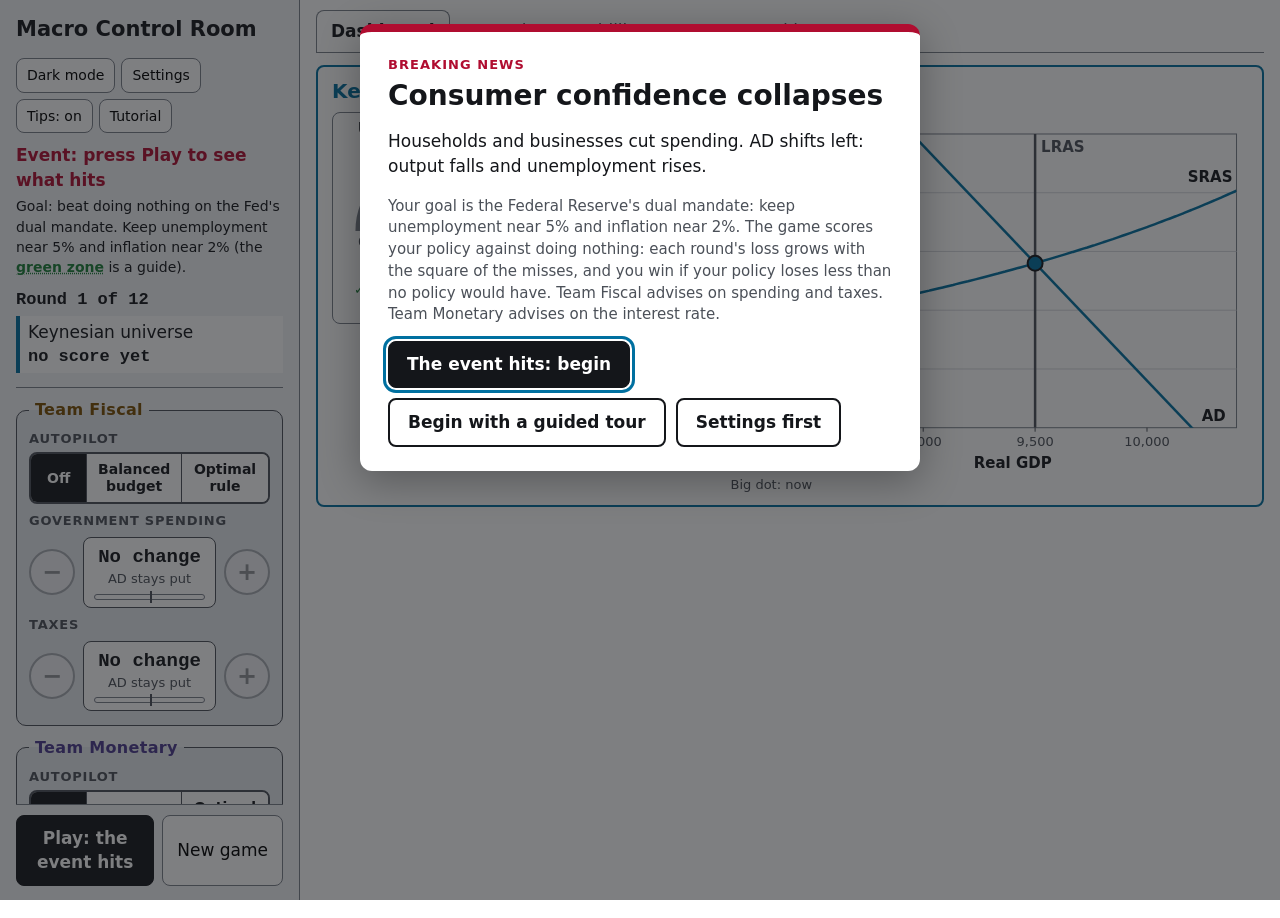
==== index.html @ 81182523 "Macro Control Room: classroom macroeconomic policy game Moved from the ECON 202 course site (apps/po" ====
<!doctype html>
<html lang="en">
  <head>
    <meta charset="utf-8" />
    <meta name="viewport" content="width=device-width, initial-scale=1" />
    <title>Macro Control Room</title>
    <link rel="stylesheet" href="tokens.css" />
    <link rel="stylesheet" href="app.css" />
    <link rel="stylesheet" href="tips.css" />
    <link rel="stylesheet" href="settings.css" />
    <link rel="stylesheet" href="dashboard.css" />
    <link rel="stylesheet" href="charts.css" />
  </head>
  <body>
    <div class="app">
      <aside class="sidebar" aria-label="Game controls">
        <div class="side-top">
          <div class="title-row">
            <h1>Macro Control Room</h1>
            <div class="title-buttons">
              <button type="button" id="theme-toggle" class="settings-btn" aria-pressed="false" data-tip="theme">Dark mode</button>
              <button type="button" id="open-settings" class="settings-btn" aria-haspopup="dialog" data-tip="settings">Settings</button>
              <button type="button" id="tips-toggle" class="settings-btn" aria-pressed="true" data-tip="tipsToggle">Tips: on</button>
              <button type="button" id="open-tour" class="settings-btn" data-tip="tutorial">Tutorial</button>
            </div>
          </div>
          <div class="mission">
            <p id="event-line" class="event-line" data-tip="event"></p>
            <p class="mission-line" data-tip="mission">Goal: get unemployment and inflation into the <span class="zone-word" data-tip="greenZone">green zone</span> and keep them there.</p>
            <p id="round-status" class="round-status" data-tip="round"></p>
            <div id="scores" class="scores" data-tip="stars"></div>
            <p id="limit-note" class="limit-note" data-tip="atLimit" hidden></p>
            <p id="predict-score" class="predict-score" data-tip="predictScore" hidden></p>
          </div>
        </div>

        <section id="controls" class="side-controls" aria-label="Your policy"></section>
      </aside>

      <main id="main" class="main">
        <div class="tabs" role="tablist" aria-label="Views">
          <button type="button" role="tab" id="tab-dashboard" data-tip="tabDashboard" aria-controls="panel-dashboard" aria-selected="true">Dashboard</button>
          <button type="button" role="tab" id="tab-time" data-tip="tabTime" aria-controls="panel-time" aria-selected="false" tabindex="-1">Over time</button>
          <button type="button" role="tab" id="tab-phillips" data-tip="tabPhillips" aria-controls="panel-phillips" aria-selected="false" tabindex="-1">Phillips curve</button>
          <button type="button" role="tab" id="tab-log" data-tip="tabLog" aria-controls="panel-log" aria-selected="false" tabindex="-1">Round log</button>
          <button type="button" role="tab" id="tab-results" data-tip="tabResults" aria-controls="panel-results" aria-selected="false" tabindex="-1" hidden>Results</button>
        </div>

        <section id="panel-dashboard" class="tab-panel" role="tabpanel" aria-labelledby="tab-dashboard">
          <section id="predict" class="predict" aria-labelledby="predict-heading" hidden>
            <h2 id="predict-heading" data-tip="predict">Predict next round</h2>
            <div id="predict-grid" class="predict-grid"></div>
            <p id="predict-result" class="predict-result" role="status" aria-live="polite"></p>
          </section>
          <div class="universes">
            <section id="universe-a" class="universe" data-slot="a" aria-labelledby="name-a">
              <h2 id="name-a" class="universe-name" data-tip="universeA">Universe A</h2>
              <div id="gauges-a" class="gauges"></div>
              <div id="adas-a" class="adas"></div>
            </section>
            <section id="universe-b" class="universe" data-slot="b" aria-labelledby="name-b">
              <h2 id="name-b" class="universe-name" data-tip="universeB">Universe B</h2>
              <div id="gauges-b" class="gauges"></div>
              <div id="adas-b" class="adas"></div>
            </section>
          </div>
        </section>

        <section id="panel-time" class="tab-panel" role="tabpanel" aria-labelledby="tab-time" hidden>
          <div id="charts"></div>
        </section>

        <section id="panel-phillips" class="tab-panel" role="tabpanel" aria-labelledby="tab-phillips" hidden>
          <div id="phillips"></div>
        </section>

        <section id="panel-log" class="tab-panel" role="tabpanel" aria-labelledby="tab-log" hidden>
          <div id="log"></div>
        </section>

        <section id="panel-results" class="tab-panel" role="tabpanel" aria-labelledby="tab-results" hidden>
          <div id="end"></div>
        </section>
      </main>
    </div>

    <dialog id="event-dialog" class="event-dialog" aria-labelledby="event-headline">
      <p class="event-kicker">Breaking news</p>
      <h2 id="event-headline"></h2>
      <p id="event-what"></p>
      <p class="event-mission">Your goal: get unemployment and inflation back into the green zone
        (unemployment 4.5% to 5.5%, inflation 1% to 3%) and hold them there until the last round.
        Team Fiscal advises on spending and taxes. Team Monetary advises on the interest rate.</p>
      <div class="event-actions">
        <button type="button" id="event-begin" class="primary-btn">The event hits: begin</button>
        <button type="button" id="event-tour" class="secondary-btn">Begin with a guided tour</button>
        <button type="button" id="event-settings" class="secondary-btn" data-tip="settings">Settings first</button>
      </div>
    </dialog>

    <dialog id="settings-dialog" class="settings-dialog" aria-labelledby="settings-heading">
      <section id="settings">
        <div class="dialog-head">
          <h2 id="settings-heading">Settings</h2>
          <div class="dialog-head-actions">
            <button type="button" id="unlock-settings" class="secondary-btn" hidden data-tip-text="Settings are locked during a game so its results always match one set of rules. This ends the current game and starts a new one, so you can change them.">Start a new game to change settings</button>
            <button type="button" id="close-settings" class="close-btn">Done</button>
          </div>
        </div>
      </section>
    </dialog>

    <p id="live" class="visually-hidden" role="status" aria-live="polite"></p>

    <script src="engine.js"></script>
    <script src="scales.js"></script>
    <script src="tips.js"></script>
    <script src="optimal.js"></script>
    <script src="settings.js"></script>
    <script src="gauges.js"></script>
    <script src="adas.js"></script>
    <script src="charts.js"></script>
    <script src="log.js"></script>
    <script src="ui.js"></script>
    <script src="tour.js"></script>
  </body>
</html>
---- tokens.css ----
/*
 * Macro Control Room: design tokens, light and dark.
 *
 * Theme: <html data-theme="light"> or "dark" forces one; with no data-theme
 * the viewer's system setting decides. Every color in the app comes from
 * here, and SVG drawings use these through CSS (fill: var(--...)), so a theme
 * change needs no redraw. Contrast, checked 2026-10-28: text 4.5:1 or more on
 * its background (most 7:1+), borders, tracks and chart lines 3:1 or more.
 */
:root {
  --bg: #ffffff;
  --panel: #f3f4f6;
  --card: #ffffff;
  --ink: #14161a;
  --muted: #4b5058;
  --rule: #7a808a;        /* control borders: 3:1+ on bg and panel */
  --grid: #d6d9de;        /* decorative gridlines only, never the only cue */
  --accent: #b00d30;
  --focus: #0070a0;
  --u-a: #0070a0;
  --u-b: #007a58;
  --u-a-soft: #cfe6f2;
  --u-b-soft: #cdeee1;
  --potential: #4b5058;
  --up: #0b6b2b;          /* moves that push AD right */
  --down: #a50d2d;        /* moves that pull AD left */
  --zone: #1a7f37;        /* green zone ink */
  --zone-fill: #d9f2e2;   /* green zone band */
  --tip-bg: #14161a;
  --tip-ink: #ffffff;
  --backdrop: rgba(20, 22, 26, 0.55);
  --team-fiscal: #7a4e00;
  --team-monetary: #4b3a8f;

  /* The policy console (style B). */
  --con-bg: #e6e9ee;
  --con-border: #4b5058;
  --con-ink: #14161a;
  --con-sub: #4b5058;
  --con-knob: #ffffff;
  --con-knob-ink: #14161a;
  --con-ind: #ffffff;
  --con-readout: #14161a;
  --con-up: #0b6b2b;
  --con-down: #a50d2d;
  --con-track: #7a808a;
  --con-go: #14161a;
  --con-go-ink: #ffffff;

  --font-sans: system-ui, -apple-system, 'Segoe UI', Roboto, sans-serif;
  --font-mono: ui-monospace, 'SF Mono', Menlo, Consolas, monospace;
  --size-body: 17px;
  --size-small: 14px;
  --radius: 8px;
  --gap: 16px;
  color-scheme: light;
}

/* Dark: forced, or from the system setting when no theme is forced. */
:root[data-theme="dark"] {
  --bg: #121418;
  --panel: #1b1e24;
  --card: #1b1e24;
  --ink: #eef0f3;
  --muted: #b4bac4;
  --rule: #7d8592;
  --grid: #343a44;
  --accent: #ff8a9a;
  --focus: #5cc0ee;
  --u-a: #5cc0ee;
  --u-b: #45d3a0;
  --u-a-soft: #173847;
  --u-b-soft: #143d2f;
  --potential: #b4bac4;
  --up: #5ee38a;
  --down: #ff8a9a;
  --zone: #5ee38a;
  --zone-fill: #173a24;
  --tip-bg: #eef0f3;
  --tip-ink: #14161a;
  --backdrop: rgba(0, 0, 0, 0.65);
  --team-fiscal: #f2b45a;
  --team-monetary: #b9a8ff;

  --con-bg: #1b1e24;
  --con-border: #8b93a1;
  --con-ink: #ffffff;
  --con-sub: #c9ced6;
  --con-knob: #2a2f38;
  --con-knob-ink: #ffffff;
  --con-ind: #0d0f12;
  --con-readout: #ffd23f;
  --con-up: #5ee38a;
  --con-down: #ff8a9a;
  --con-track: #5b6270;
  --con-go: #ffd23f;
  --con-go-ink: #14161a;
  color-scheme: dark;
}
@media (prefers-color-scheme: dark) {
  :root:not([data-theme="light"]) {
    --bg: #121418;
    --panel: #1b1e24;
    --card: #1b1e24;
    --ink: #eef0f3;
    --muted: #b4bac4;
    --rule: #7d8592;
    --grid: #343a44;
    --accent: #ff8a9a;
    --focus: #5cc0ee;
    --u-a: #5cc0ee;
    --u-b: #45d3a0;
    --u-a-soft: #173847;
    --u-b-soft: #143d2f;
    --potential: #b4bac4;
    --up: #5ee38a;
    --down: #ff8a9a;
    --zone: #5ee38a;
    --zone-fill: #173a24;
    --tip-bg: #eef0f3;
    --tip-ink: #14161a;
    --backdrop: rgba(0, 0, 0, 0.65);
    --team-fiscal: #f2b45a;
    --team-monetary: #b9a8ff;

    --con-bg: #1b1e24;
    --con-border: #8b93a1;
    --con-ink: #ffffff;
    --con-sub: #c9ced6;
    --con-knob: #2a2f38;
    --con-knob-ink: #ffffff;
    --con-ind: #0d0f12;
    --con-readout: #ffd23f;
    --con-up: #5ee38a;
    --con-down: #ff8a9a;
    --con-track: #5b6270;
    --con-go: #ffd23f;
    --con-go-ink: #14161a;
    color-scheme: dark;
  }
}
---- app.css ----
/* Macro Control Room: page layout. Component styles live in settings.css,
   dashboard.css, charts.css and tips.css. */
*, *::before, *::after { box-sizing: border-box; }
html { -webkit-text-size-adjust: 100%; }
body {
  margin: 0;
  background: var(--bg);
  color: var(--ink);
  font-family: var(--font-sans);
  font-size: var(--size-body);
  line-height: 1.45;
}
:focus-visible { outline: 3px solid var(--focus); outline-offset: 2px; }
svg { max-width: 100%; height: auto; display: block; }
button { font: inherit; }
.visually-hidden { position: absolute; width: 1px; height: 1px; overflow: hidden; clip: rect(0 0 0 0); white-space: nowrap; }
.zone-ok { color: var(--zone); }

/* ---- Frame: sidebar plus tabbed main area ---- */
.app {
  display: grid;
  grid-template-columns: 300px minmax(0, 1fr);
  min-height: 100vh;
}
.sidebar {
  background: var(--panel);
  border-right: 1px solid var(--rule);
  padding: 14px 16px;
  position: sticky;
  top: 0;
  height: 100vh;
  overflow-y: auto;
}
.main { padding: 0 16px 24px; min-width: 0; }

.title-row { display: flex; align-items: center; justify-content: space-between; gap: 8px; }
.title-row h1 { margin: 0; font-size: 21px; }
.settings-btn {
  padding: 6px 10px; border-radius: var(--radius); font-size: 14px;
  border: 1px solid var(--rule); background: var(--card); cursor: pointer; white-space: nowrap;
}

.mission { margin-top: 10px; }
.event-line { margin: 0; font-weight: 700; color: var(--accent); }
.mission-line { margin: 4px 0 0; font-size: var(--size-small); }
.zone-word { color: var(--zone); font-weight: 600; text-decoration: underline dotted; }
.round-status { margin: 10px 0 4px; font-family: var(--font-mono); font-weight: 600; }
.scores { display: grid; gap: 4px; }
.score-row { display: flex; flex-wrap: wrap; justify-content: space-between; gap: 0 8px; min-width: 0; padding: 4px 8px; border-left: 4px solid var(--rule); background: var(--card); }
.score-row[data-slot="a"] { border-color: var(--u-a); }
.score-row[data-slot="b"] { border-color: var(--u-b); }
.score-val { font-family: var(--font-mono); font-weight: 600; white-space: nowrap; }
.score-val.won { color: var(--zone); }
.score-val.lost { color: var(--accent); }

.side-controls { margin-top: 14px; border-top: 1px solid var(--rule); padding-top: 10px; }
.team { border: 1px solid var(--rule); border-radius: var(--radius); background: var(--card); margin: 0 0 10px; padding: 6px 12px 8px; }
.team legend { font-weight: 700; padding: 0 4px; }
.team-fiscal legend { color: var(--team-fiscal); }
.team-monetary legend { color: var(--team-monetary); }
.timing { margin: 2px 0 8px; font-size: var(--size-small); color: var(--muted); }
.actions { display: flex; gap: 8px; }
.actions button {
  padding: 10px 14px; border-radius: var(--radius);
  border: 1px solid var(--rule); background: var(--card); cursor: pointer;
}
.actions button.primary { background: var(--ink); color: var(--card); border-color: var(--ink); font-weight: 600; flex: 1; }
.actions button:disabled { opacity: 0.5; cursor: default; }
.primary-btn {
  padding: 10px 18px; border-radius: var(--radius); border: 1px solid var(--ink);
  background: var(--ink); color: var(--card); font-weight: 600; cursor: pointer;
}

/* ---- The policy console (style B), light and dark from tokens ---- */
.side-controls .team { background: var(--con-bg); border: 1px solid var(--con-border); border-radius: 10px; color: var(--con-ink); }
.side-controls .team legend { padding: 0 6px; font-size: 16px; letter-spacing: 0.02em; }
.lever { margin: 8px 0 6px; }
.lever-name { font-size: 13px; font-weight: 700; color: var(--con-sub); text-transform: uppercase; letter-spacing: 0.06em; margin: 0 0 6px; }
.stepper { display: grid; grid-template-columns: 46px minmax(0, 1fr) 46px; gap: 8px; align-items: center; }
.knob {
  width: 46px; height: 46px; border-radius: 50%; border: 2px solid var(--con-border);
  background: var(--con-knob); color: var(--con-knob-ink); font-size: 24px; font-weight: 800; line-height: 1; cursor: pointer; padding: 0;
}
.knob:hover:not(:disabled) { border-width: 3px; }
.knob:disabled { opacity: 0.4; cursor: default; }
.readout { background: var(--con-ind); border: 1px solid var(--con-border); border-radius: 8px; text-align: center; padding: 6px 6px 7px; min-width: 0; }
.readout-big { font-family: var(--font-mono); font-size: 19px; font-weight: 700; color: var(--con-readout); }
.readout-what { font-size: 13px; color: var(--con-sub); line-height: 1.25; }
.readout.up .readout-big { color: var(--con-up); }
.readout.down .readout-big { color: var(--con-down); }
.readout-track { position: relative; height: 6px; margin: 6px 4px 0; background: transparent; border: 1px solid var(--con-track); border-radius: 4px; }
.readout-track::after { content: ''; position: absolute; left: 50%; top: -4px; width: 2px; height: 12px; background: var(--con-sub); }
.readout-track b { position: absolute; top: 0; bottom: 0; border-radius: 3px; }
.readout.up .readout-track b { background: var(--con-up); }
.readout.down .readout-track b { background: var(--con-down); }
.clear-link { display: block; margin: 0 0 8px auto; background: none; border: 0; padding: 2px 0; color: var(--muted); text-decoration: underline; font-size: 14px; cursor: pointer; }
.clear-link[hidden] { display: none; }
.actions button.primary { background: var(--con-go); color: var(--con-go-ink); border-color: var(--con-go); }
.title-buttons { display: flex; gap: 6px; }

/* ---- Tabs ---- */
.tabs {
  display: flex; gap: 4px; overflow-x: auto;
  position: sticky; top: 0; z-index: 2;
  background: var(--card); border-bottom: 1px solid var(--rule);
  padding-top: 10px; margin-bottom: 12px;
}
.tabs [role="tab"] {
  padding: 8px 14px; border: 1px solid transparent; border-bottom: 0;
  border-radius: var(--radius) var(--radius) 0 0;
  background: none; cursor: pointer; white-space: nowrap; color: var(--muted);
}
.tabs [role="tab"][aria-selected="true"] {
  color: var(--ink); font-weight: 600; background: var(--card);
  border-color: var(--rule); margin-bottom: -1px; border-bottom: 1px solid var(--card);
}
.tabs [role="tab"][hidden] { display: none; }

/* ---- Dashboard ---- */
.universes { display: grid; grid-template-columns: 1fr 1fr; gap: var(--gap); }
.universe { border: 2px solid var(--rule); border-radius: var(--radius); padding: 10px 14px; min-width: 0; }
.universe[data-slot="a"] { border-color: var(--u-a); }
.universe[data-slot="b"] { border-color: var(--u-b); }
.universe-name { margin: 0 0 6px; font-size: 20px; }
.universe[data-slot="a"] .universe-name { color: var(--u-a); }
.universe[data-slot="b"] .universe-name { color: var(--u-b); }
.universe-name .score { float: right; font-family: var(--font-mono); font-size: 17px; color: var(--ink); }

/* ---- Event card ---- */
.event-dialog {
  width: min(560px, calc(100vw - 32px)); border: 0; border-radius: 12px; padding: 24px 28px;
  border-top: 8px solid var(--accent); box-shadow: 0 10px 40px rgba(0, 0, 0, 0.3);
}
.event-dialog::backdrop { background: var(--backdrop); }
.event-kicker { margin: 0; text-transform: uppercase; letter-spacing: 0.08em; font-size: 13px; font-weight: 700; color: var(--accent); }
.event-dialog h2 { margin: 4px 0 8px; font-size: 28px; line-height: 1.2; }
.event-mission { color: var(--muted); font-size: 15px; }

/* ---- Settings dialog ---- */
.settings-dialog {
  width: min(1100px, calc(100vw - 32px)); max-height: calc(100vh - 32px);
  border: 1px solid var(--rule); border-radius: var(--radius); padding: 0;
}
.settings-dialog::backdrop { background: var(--backdrop); }
.settings-dialog #settings { padding: 12px 16px 16px; }
.dialog-head {
  display: flex; justify-content: space-between; align-items: center; gap: 12px;
  position: sticky; top: 0; background: var(--card); z-index: 1; padding: 4px 0 8px;
}
.dialog-head h2 { margin: 0; font-size: 20px; }
.close-btn {
  padding: 8px 18px; border-radius: var(--radius); border: 1px solid var(--ink);
  background: var(--ink); color: var(--card); cursor: pointer; font-weight: 600;
}

/* ---- Results ---- */
#end h2 { margin: 0 0 12px; font-size: 24px; }
.result-cards { display: grid; grid-template-columns: 1fr 1fr; gap: var(--gap); max-width: 900px; }
.result-card { border: 2px solid var(--rule); border-radius: var(--radius); padding: 14px 18px; }
.result-card[data-slot="a"] { border-color: var(--u-a); }
.result-card[data-slot="b"] { border-color: var(--u-b); }
.result-card h3 { margin: 0; font-size: 18px; }
.result-card .verdict { margin: 6px 0 2px; font-size: 26px; font-weight: 800; }
.result-card.won .verdict { color: var(--zone); }
.result-card.lost .verdict { color: var(--accent); }
.result-card .why { margin: 0 0 8px; }
.result-card .stars-line { margin: 0 0 6px; font-family: var(--font-mono); font-weight: 600; }
.result-card dl { display: grid; grid-template-columns: auto auto; gap: 2px 12px; margin: 0; font-size: var(--size-small); }
.result-card dd { margin: 0; font-family: var(--font-mono); text-align: right; }
.discuss { max-width: 900px; font-size: 18px; margin: 16px 0; }

/* ---- Narrow screens: the sidebar splits. Title and mission go on top, the
   teams and the Play button become a bar fixed to the bottom of the screen. ---- */
@media (max-width: 1000px) {
  .universes { grid-template-columns: 1fr; }
}
@media (max-width: 800px) {
  .app { display: flex; flex-direction: column; }
  .sidebar { display: contents; }
  .side-top { order: 0; background: var(--panel); border-bottom: 1px solid var(--rule); padding: 12px 16px; }
  .scores { grid-template-columns: minmax(0, 1fr) minmax(0, 1fr); }
  .main { order: 1; padding-bottom: 16px; }
  .side-controls {
    order: 2; position: sticky; bottom: 0; z-index: 3;
    margin: 0; padding: 6px 12px 10px; background: var(--panel);
    border-top: 1px solid var(--rule); box-shadow: 0 -2px 8px rgba(0, 0, 0, 0.08);
    max-height: 55vh; overflow-y: auto;
  }
  .team { margin-bottom: 6px; padding: 2px 10px 6px; }
  .lever label { font-size: 14px; }
  .result-cards { grid-template-columns: 1fr; }
  .tabs { padding-top: 8px; }
  .tabs [role="tab"] { padding: 8px 10px; font-size: 15px; }
}

/* Pin the dialogs near the top: inside a tall Canvas iframe a centered dialog
   would open far below what the viewer can see. */
.event-dialog, .settings-dialog { margin: 24px auto auto; }
.settings-dialog { max-height: min(calc(100vh - 48px), 900px); }
.settings-dialog, .event-dialog { background: var(--card); color: var(--ink); }

/* Title on its own line, its buttons under it, so "Settings (locked)" fits. */
.title-row { flex-wrap: wrap; }
.title-row h1 { flex: 1 1 100%; }
.title-buttons { margin-top: 6px; }
/* Play stays in view at the bottom of the sidebar on a short projector screen. */
@media (min-width: 801px) {
  .side-controls .actions { position: sticky; bottom: -14px; background: var(--panel); padding: 10px 0 14px; margin-top: 4px; border-top: 1px solid var(--rule); }
}

/* ---- Predictions (sized to read from the back of a room) ---- */
.predict { border: 2px solid var(--rule); border-radius: 10px; background: var(--card); padding: 10px 14px 12px; margin-bottom: var(--gap); }
.predict h2 { margin: 0 0 8px; font-size: 19px; }
.predict-grid { display: grid; grid-template-columns: 1fr 1fr; gap: 14px; }
.predict-col { border-left: 5px solid var(--rule); padding-left: 10px; }
.predict-col[data-slot="a"] { border-color: var(--u-a); }
.predict-col[data-slot="b"] { border-color: var(--u-b); }
.predict-name { margin: 0 0 4px; font-size: 16px; }
.predict-col[data-slot="a"] .predict-name { color: var(--u-a); }
.predict-col[data-slot="b"] .predict-name { color: var(--u-b); }
.predict-row { display: grid; grid-template-columns: 116px 1fr; align-items: center; gap: 8px; margin: 4px 0; }
.predict-label { font-size: 16px; font-weight: 600; }
.predict-btns { display: grid; grid-template-columns: repeat(3, 1fr); gap: 6px; }
.predict-btn {
  min-height: 42px; padding: 6px 4px; border-radius: 8px; font-size: 16px; font-weight: 700;
  border: 2px solid var(--rule); background: var(--card); color: var(--ink); cursor: pointer;
}
.predict-btn[aria-pressed="true"] { background: var(--ink); color: var(--bg); border-color: var(--ink); }
.predict-result { margin: 8px 0 0; font-size: 16px; font-weight: 600; min-height: 1.4em; }
.predict-score { margin: 6px 0 0; font-family: var(--font-mono); font-size: 15px; font-weight: 600; }
@media (max-width: 1000px) { .predict-grid { grid-template-columns: 1fr; } }

/* ---- Autopilot note on a team panel ---- */
.auto-note { margin: 6px 0 2px; font-size: 14px; font-weight: 600; color: var(--con-ink); border-left: 4px solid var(--con-border); padding-left: 8px; }

/* ---- Event card buttons ---- */
.event-actions { display: flex; flex-wrap: wrap; gap: 10px; }
.secondary-btn {
  padding: 10px 18px; border-radius: var(--radius); border: 2px solid var(--ink);
  background: var(--card); color: var(--ink); font-weight: 600; cursor: pointer;
}
.secondary-btn:disabled { opacity: 0.45; cursor: default; }

/* ---- Guided tour ---- */
.tour-layer { position: fixed; inset: 0; z-index: 900; }
.tour-layer[hidden] { display: none; }
.tour-layer.tour-dim { background: var(--backdrop); }
.tour-ring {
  position: fixed; border-radius: 10px; border: 4px solid var(--focus);
  box-shadow: 0 0 0 9999px var(--backdrop); pointer-events: none; transition: all 0.2s ease;
}
.tour-card {
  position: fixed; width: min(380px, calc(100vw - 16px)); background: var(--card); color: var(--ink);
  border: 2px solid var(--ink); border-radius: 12px; padding: 14px 18px 16px; box-shadow: 0 10px 30px rgba(0, 0, 0, 0.35);
}
.tour-count { margin: 0; font-size: 14px; font-weight: 700; color: var(--muted); }
.tour-card h2 { margin: 2px 0 6px; font-size: 21px; }
.tour-card p { font-size: 16px; line-height: 1.45; }
.tour-actions { display: flex; flex-wrap: wrap; align-items: center; gap: 8px; }
.tour-end { margin-left: auto; background: none; border: 0; color: var(--ink); text-decoration: underline; font-size: 15px; cursor: pointer; padding: 6px 2px; }
@media (prefers-reduced-motion: reduce) { .tour-ring { transition: none; } }

/* Phone: the levers sit in the page above the dashboard; only Play and
   New game stay fixed at the bottom, so nothing large covers the screen. */
@media (max-width: 800px) {
  .side-controls {
    order: 1; position: static; max-height: none; overflow: visible; box-shadow: none;
    border-top: 0; border-bottom: 1px solid var(--rule); padding: 8px 12px 10px;
  }
  .main { order: 2; padding-bottom: 84px; }
  .side-controls .actions {
    position: fixed; left: 0; right: 0; bottom: 0; z-index: 5; margin: 0;
    padding: 10px 12px calc(10px + env(safe-area-inset-bottom)); background: var(--panel);
    border-top: 1px solid var(--rule); box-shadow: 0 -2px 8px rgba(0, 0, 0, 0.12);
  }
}
.title-buttons { flex-wrap: wrap; }
.sidebar { overflow-x: hidden; }
/* Inside a tall Canvas iframe a fixed bar would sit at the iframe's bottom,
   out of sight; on a phone Play stays in the page, right under the levers. */
@media (max-width: 800px) {
  .side-controls .actions { position: static; box-shadow: none; border-top: 0; padding: 4px 0 0; background: none; }
  .main { padding-bottom: 16px; }
}

/* ---- One universe: gauges and the AD/AS panel side by side ---- */
.universes.single { grid-template-columns: 1fr; }
@media (min-width: 1001px) {
  .universes.single .universe { display: grid; grid-template-columns: minmax(0, 0.85fr) minmax(0, 1.15fr); gap: 0 var(--gap); align-items: start; }
  .universes.single .universe-name { grid-column: 1 / -1; }
}
.universe[hidden] { display: none !important; }

.dialog-head-actions { display: flex; flex-wrap: wrap; gap: 8px; justify-content: flex-end; }

/* ---- Autopilot switch on each team panel ---- */
.auto-switch {
  display: flex; align-items: center; gap: 10px; width: 100%; margin: 2px 0 6px; padding: 6px 8px;
  border: 2px solid var(--con-border); border-radius: 8px; background: var(--con-ind);
  color: var(--con-ink); font-size: 15px; font-weight: 700; cursor: pointer; text-align: left;
}
.auto-knob {
  flex: none; position: relative; width: 40px; height: 22px; border-radius: 11px;
  border: 2px solid var(--con-border); background: var(--con-knob);
}
.auto-knob::after {
  content: ''; position: absolute; top: 2px; left: 2px; width: 14px; height: 14px; border-radius: 50%;
  background: var(--con-sub); transition: left 0.15s ease;
}
.auto-switch[aria-checked="true"] { border-color: var(--con-up); }
.auto-switch[aria-checked="true"] .auto-knob { background: var(--con-up); border-color: var(--con-up); }
.auto-switch[aria-checked="true"] .auto-knob::after { left: 20px; background: var(--con-ind); }
.auto-switch[aria-checked="true"] .auto-label::after { content: ' (on)'; }
.auto-switch[aria-checked="false"] .auto-label::after { content: ' (off)'; }
.auto-switch:disabled { opacity: 0.5; cursor: default; }
@media (prefers-reduced-motion: reduce) { .auto-knob::after { transition: none; } }

/* ---- Welfare bars (one per round) ---- */
.welfare-bars { display: flex; align-items: center; gap: 3px; height: 40px; padding: 0 8px 4px; position: relative; }
.welfare-bars::before { content: ''; position: absolute; left: 8px; right: 8px; top: 50%; border-top: 1px solid var(--rule); }
.wbar { width: 10px; border-radius: 2px; position: relative; }
.wbar.up { background: var(--up); align-self: flex-end; margin-bottom: 20px; }
.wbar.down { background: var(--down); align-self: flex-start; margin-top: 20px; }
.wbar.flat { background: var(--rule); height: 2px !important; }
.pu-log-welfare.up { color: var(--up); font-weight: 600; }
.pu-log-welfare.down { color: var(--down); font-weight: 600; }

/* ---- Three-way autopilot control on each team panel ---- */
.auto-seg { margin: 2px 0 8px; }
.auto-seg-label { display: block; font-size: 13px; font-weight: 700; color: var(--con-sub); text-transform: uppercase; letter-spacing: 0.06em; margin-bottom: 4px; }
.auto-seg-row { display: grid; grid-template-columns: 0.7fr 1.2fr 1.1fr; border: 2px solid var(--con-border); border-radius: 8px; overflow: hidden; }
.auto-seg-row button {
  border: 0; border-left: 1px solid var(--con-border); background: var(--con-ind); color: var(--con-ink);
  font-size: 14px; font-weight: 600; padding: 7px 4px; cursor: pointer; line-height: 1.2;
}
.auto-seg-row button:first-child { border-left: 0; }
.auto-seg-row button[aria-checked="true"] { background: var(--con-ink); color: var(--con-ind); }
.auto-seg-row button:disabled { opacity: 0.5; cursor: default; }
.score-row.score-sub { background: transparent; font-size: 14px; }

.replay-btn {
  width: 100%; margin-top: 8px; padding: 9px 14px; border-radius: var(--radius);
  border: 2px solid var(--con-border); background: var(--card); color: var(--ink); font-weight: 600; cursor: pointer;
}
.replay-btn[hidden] { display: none; }

/* ---- Optimal move hint on a team panel ---- */
.hint-note {
  margin: 6px 0 2px; padding: 6px 8px; font-size: 15px; font-weight: 600; color: var(--con-ink);
  border: 2px dashed var(--con-border); border-radius: 6px; background: var(--con-ind);
}
.hint-note[hidden] { display: none; }

/* The economy has gone past the range the model can show. */
.limit-note { margin: 8px 0 2px; padding-left: 8px; font-size: 14px; font-weight: 600; color: var(--ink); border-left: 4px solid var(--accent); }
.limit-note[hidden] { display: none; }
---- tips.css ----
/* Macro Control Room: the hover and tap explanations (tips.js). */
.pu-tip {
  position: fixed;
  z-index: 1000;
  max-width: 320px;
  padding: 8px 12px;
  border-radius: 6px;
  background: var(--tip-bg);
  color: var(--tip-ink);
  font-size: 14px;
  line-height: 1.4;
  box-shadow: 0 4px 14px rgba(0, 0, 0, 0.25);
  pointer-events: none;
}
[data-tip], [data-tip-text] { cursor: help; }
button[data-tip], input[data-tip], select[data-tip], label[data-tip],
button[data-tip-text], input[data-tip-text], select[data-tip-text] { cursor: pointer; }
html.tips-off [data-tip], html.tips-off [data-tip-text] { cursor: inherit; }
html.tips-off button[data-tip], html.tips-off button[data-tip-text] { cursor: pointer; }
---- settings.css ----
/* Macro Control Room: settings panel. All rules scoped under .pu-settings.
 *
 * Every color is a token from tokens.css, so a theme switch (data-theme on
 * <html>) restyles the panel with no redraw. Contrast targets (WCAG 2.1 AA):
 * text 4.5:1 on its background, control boundaries and focus rings 3:1.
 * Text uses --ink / --muted / --accent / --u-a / --u-b; control borders use
 * --rule. Locked (disabled) controls keep readable text and signal the lock
 * with a dashed border and the lock message, not with color alone.
 */
.pu-settings {
  font-size: var(--size-body);
  color: var(--ink);
  background: var(--card);
}
.pu-settings fieldset { margin: 0; min-width: 0; }
.pu-settings label { font-weight: 600; }
.pu-settings :focus-visible { outline: 3px solid var(--focus); outline-offset: 2px; }

.pu-set-lock {
  margin: 0 0 12px;
  padding: 10px 14px;
  border-left: 4px solid var(--accent);
  background: var(--panel);
  color: var(--ink);
  font-weight: 600;
}
.pu-set-lock[hidden] { display: none; }

/* Game-wide controls: rounds, event and supply lever on the left, shock mode on the right. */
.pu-set-game {
  display: flex;
  flex-wrap: wrap;
  gap: 4px 32px;
  align-items: flex-start;
  margin-bottom: var(--gap);
}
.pu-set-game-col { flex: 1 1 280px; max-width: 460px; min-width: 0; }
.pu-set-game .pu-set-field { margin: 4px 0 10px; }
.pu-set-game-side { flex: 0 1 auto; min-width: 0; display: flex; flex-direction: column; gap: 10px; }
.pu-set-shocks, .pu-set-play { border: 0; padding: 0; min-width: 0; }
.pu-set-shocks legend, .pu-set-play legend { font-weight: 600; padding: 0; margin-bottom: 4px; color: var(--ink); }
.pu-set-radio, .pu-set-check {
  display: flex;
  align-items: center;
  gap: 8px;
  min-height: 36px;
}
.pu-set-radio label, .pu-set-check label { font-weight: 400; cursor: pointer; }
/* Autopilot and prediction switches: read from the back of the room (15px floor; body is larger). */
.pu-set-check-lg { min-height: 40px; }
.pu-set-check-lg label { font-size: max(15px, 1em); line-height: 1.3; }
.pu-set-check[hidden], .pu-set-field[hidden] { display: none; }

/* Radio buttons and checkboxes, drawn here so both themes get a 3:1 boundary. */
.pu-set-radio input, .pu-set-check input {
  -webkit-appearance: none;
  appearance: none;
  position: relative;
  width: 22px;
  height: 22px;
  margin: 0;
  flex: none;
  border: 2px solid var(--muted);
  background: var(--card);
  cursor: pointer;
}
.pu-set-radio input { border-radius: 50%; }
.pu-set-check input { border-radius: 4px; }
.pu-set-radio input:checked {
  border-color: var(--ink);
  background: var(--ink);
  box-shadow: inset 0 0 0 4px var(--card);
}
.pu-set-check input:checked { border-color: var(--ink); background: var(--ink); }
.pu-set-check input:checked::after {
  content: "";
  position: absolute;
  left: 5px;
  top: 1px;
  width: 6px;
  height: 12px;
  border: solid var(--card);
  border-width: 0 3px 3px 0;
  transform: rotate(45deg);
}
.pu-set-radio input:disabled, .pu-set-check input:disabled {
  cursor: not-allowed;
  border-style: dashed;
}
.pu-set-radio input:disabled:checked, .pu-set-check input:disabled:checked {
  border-style: solid;
  border-color: var(--muted);
  background: var(--muted);
}
.pu-set-radio input:disabled + label, .pu-set-check input:disabled + label { cursor: not-allowed; }

.pu-settings select {
  display: block;
  width: 100%;
  max-width: 100%;
  margin-top: 4px;
  min-height: 40px;
  padding: 6px 10px;
  font: inherit;
  color: var(--ink);
  background: var(--card);
  border: 1px solid var(--rule);
  border-radius: 6px;
}
.pu-settings select option { color: var(--ink); background: var(--card); }

/* Two universes */
.pu-set-universes {
  display: grid;
  grid-template-columns: 1fr 1fr;
  gap: var(--gap);
}
.pu-set-universe {
  border: 2px solid var(--rule);
  border-radius: var(--radius);
  background: var(--card);
  padding: 8px 16px 12px;
  min-width: 0;
}
.pu-set-universe[data-slot="a"] { border-color: var(--u-a); }
.pu-set-universe[data-slot="b"] { border-color: var(--u-b); }
.pu-set-legend { font-weight: 700; font-size: 18px; padding: 0 6px; color: var(--ink); }
.pu-set-universe[data-slot="a"] .pu-set-legend { color: var(--u-a); }
.pu-set-universe[data-slot="b"] .pu-set-legend { color: var(--u-b); }

.pu-set-field { margin: 6px 0 8px; min-width: 0; }
.pu-set-field-top {
  display: flex;
  justify-content: space-between;
  align-items: baseline;
  flex-wrap: wrap;
  gap: 2px 12px;
}
.pu-set-value {
  font-family: var(--font-mono);
  font-variant-numeric: tabular-nums;
  font-weight: 600;
  color: var(--ink);
}
.pu-set-field.is-changed .pu-set-value::after {
  content: " changed";
  font-family: var(--font-sans);
  font-weight: 600;
  font-size: var(--size-small);
  color: var(--accent);
}

.pu-settings input[type="text"] {
  display: block;
  width: 100%;
  margin-top: 4px;
  padding: 8px 10px;
  font: inherit;
  color: var(--ink);
  background: var(--card);
  border: 1px solid var(--rule);
  border-radius: 6px;
}
.pu-settings input[type="text"]:disabled,
.pu-settings select:disabled {
  opacity: 1; /* the browser default dims a disabled select below 4.5:1 */
  color: var(--muted);
  border-style: dashed;
  cursor: not-allowed;
}

/* Range: --rule track, thumb in the universe color (custom so both slots look alike). */
.pu-settings input[type="range"] {
  --thumb: var(--ink);
  -webkit-appearance: none;
  appearance: none;
  display: block;
  width: 100%;
  height: 32px;
  margin: 6px 0 0;
  background: transparent;
  cursor: pointer;
}
.pu-set-universe[data-slot="a"] input[type="range"] { --thumb: var(--u-a); }
.pu-set-universe[data-slot="b"] input[type="range"] { --thumb: var(--u-b); }
.pu-settings input[type="range"]:disabled { --thumb: var(--muted); cursor: not-allowed; }
.pu-settings input[type="range"]::-webkit-slider-runnable-track {
  height: 6px; border-radius: 3px; background: var(--rule);
}
.pu-settings input[type="range"]::-moz-range-track {
  height: 6px; border-radius: 3px; background: var(--rule);
}
.pu-settings input[type="range"]::-webkit-slider-thumb {
  -webkit-appearance: none;
  width: 24px; height: 24px; margin-top: -9px;
  border-radius: 50%; border: 2px solid var(--card);
  background: var(--thumb); box-shadow: 0 0 0 1px var(--thumb);
}
.pu-settings input[type="range"]::-moz-range-thumb {
  width: 20px; height: 20px;
  border-radius: 50%; border: 2px solid var(--card);
  background: var(--thumb); box-shadow: 0 0 0 1px var(--thumb);
}

/* Buttons */
.pu-set-btn {
  font: inherit;
  font-size: 16px;
  min-height: 40px;
  padding: 6px 14px;
  border: 1px solid var(--rule);
  border-radius: 6px;
  background: var(--card);
  color: var(--ink);
  cursor: pointer;
}
.pu-set-btn:hover:not(:disabled) { background: var(--panel); border-color: var(--ink); }
.pu-set-btn:disabled {
  opacity: 1;
  color: var(--muted);
  border-style: dashed;
  cursor: not-allowed;
}
.pu-set-presets { display: flex; flex-wrap: wrap; gap: 8px; margin: 8px 0; }
.pu-set-preset[aria-pressed="true"] {
  background: var(--ink);
  color: var(--card);
  border: 2px solid var(--ink);
  font-weight: 700;
}
.pu-set-universe[data-slot="a"] .pu-set-preset[aria-pressed="true"] { background: var(--u-a); border-color: var(--u-a); }
.pu-set-universe[data-slot="b"] .pu-set-preset[aria-pressed="true"] { background: var(--u-b); border-color: var(--u-b); }
.pu-set-preset[aria-pressed="true"]:hover:not(:disabled) { color: var(--card); }
.pu-set-universe[data-slot="a"] .pu-set-preset[aria-pressed="true"]:hover:not(:disabled) { background: var(--u-a); }
.pu-set-universe[data-slot="b"] .pu-set-preset[aria-pressed="true"]:hover:not(:disabled) { background: var(--u-b); }
/* A locked, selected preset stays filled (text on fill keeps its contrast) with a dashed edge. */
.pu-set-preset[aria-pressed="true"]:disabled {
  color: var(--card);
  border-style: dashed;
  border-color: var(--card);
  outline: 2px solid var(--muted);
}
.pu-set-preset[aria-pressed="true"]:disabled:focus-visible { outline: 3px solid var(--focus); }

.pu-set-status-row {
  display: flex;
  justify-content: space-between;
  align-items: center;
  flex-wrap: wrap;
  gap: 8px;
}
.pu-set-status { margin: 0; font-size: var(--size-small); color: var(--muted); }
.pu-set-status.is-custom { color: var(--accent); font-weight: 600; }

.pu-set-late {
  border-top: 1px dashed var(--rule);
  margin-top: 4px;
  padding-top: 2px;
}
.pu-set-late[hidden] { display: none; }

/* One or two universes. */
.pu-set-count { border: 0; padding: 0; margin: 0 0 6px; min-width: 0; }
.pu-set-count legend { font-weight: 600; padding: 0; margin-bottom: 2px; color: var(--ink); }
.pu-set-count-row { display: flex; flex-wrap: wrap; gap: 0 20px; }
.pu-set-universes.is-one { grid-template-columns: minmax(0, 680px); }
.pu-set-universe[hidden] { display: none; }

/* Short status after a preset turns the Taylor rule on (15px floor for the room). */
.pu-set-note {
  margin: 0 0 4px 30px;
  font-size: max(15px, var(--size-small));
  font-weight: 600;
  color: var(--ink);
  border-left: 3px solid var(--accent);
  padding-left: 8px;
}
.pu-set-note[hidden] { display: none; }

/* Scoring: the dual mandate. Sliders sit in two columns when there is room. */
.pu-set-scoring {
  flex: 1 1 100%;
  min-width: 0;
  border: 0;
  border-top: 1px solid var(--rule);
  padding: 8px 0 0;
}
.pu-set-scoring legend { float: left; width: 100%; font-weight: 600; padding: 0; margin-bottom: 2px; color: var(--ink); }
.pu-set-scoring legend + * { clear: both; }
.pu-set-scoring-body {
  display: grid;
  grid-template-columns: repeat(auto-fit, minmax(min(100%, 340px), 1fr));
  gap: 0 32px;
}
.pu-set-scoring-body[hidden] { display: none; }

/* Autopilot per team: Off / plain rule / optimal rule (radio group, 15px floor for the room). */
.pu-set-ap { border: 0; padding: 0; margin: 2px 0 4px; min-width: 0; }
.pu-set-ap legend {
  padding: 0;
  margin-bottom: 0;
  font-size: max(15px, 1em);
  font-weight: 600;
  color: var(--ink);
}
.pu-set-ap-row { display: flex; flex-wrap: wrap; gap: 0 20px; }
.pu-set-ap .pu-set-radio label { font-size: max(15px, 1em); line-height: 1.3; }

/* Optimal policy: the benchmark switch and the optimal rule's options. */
.pu-set-optimal {
  flex: 1 1 100%;
  min-width: 0;
  border: 0;
  border-top: 1px solid var(--rule);
  padding: 8px 0 0;
}
.pu-set-optimal legend { float: left; width: 100%; font-weight: 600; padding: 0; margin-bottom: 2px; color: var(--ink); }
.pu-set-optimal legend + * { clear: both; }
.pu-set-optimal-body {
  display: grid;
  grid-template-columns: repeat(auto-fit, minmax(min(100%, 340px), 1fr));
  gap: 0 32px;
}

/* Advanced group inside each universe (and under Optimal policy). */
.pu-set-adv {
  margin-top: 8px;
  border-top: 1px solid var(--rule);
  padding-top: 4px;
}
.pu-set-adv > summary {
  display: flex;
  align-items: center;
  gap: 10px;
  min-height: 40px;
  cursor: pointer;
  font-weight: 600;
  color: var(--ink);
  list-style: none;
}
.pu-set-adv > summary::-webkit-details-marker { display: none; }
.pu-set-adv > summary::before {
  content: "";
  flex: none;
  width: 0;
  height: 0;
  border-style: solid;
  border-width: 6px 0 6px 9px;
  border-color: transparent transparent transparent var(--ink);
}
.pu-set-adv[open] > summary::before { transform: rotate(90deg); }
.pu-set-adv-mark {
  font-size: var(--size-small);
  font-weight: 600;
  color: var(--accent);
}
.pu-set-adv-mark[hidden] { display: none; }

/* Share link */
.pu-set-share {
  display: flex;
  flex-wrap: wrap;
  align-items: center;
  gap: 8px 16px;
  margin-top: var(--gap);
}
.pu-set-share-msg { margin: 0; font-size: var(--size-small); color: var(--ink); }
.pu-set-link { flex: 1 1 100%; min-width: 0; }
.pu-set-link[hidden] { display: none; }
.pu-set-link input[type="text"] { font-family: var(--font-mono); font-size: var(--size-small); }

@media (max-width: 800px) {
  .pu-set-universes { grid-template-columns: 1fr; }
}
@media (max-width: 420px) {
  .pu-set-universe { padding: 6px 10px 10px; }
}
---- dashboard.css ----
/* Macro Control Room: gauges and AD/AS panel (gauges.js, adas.js).
 *
 * Every color is a token from tokens.css, so the light and dark themes and a
 * live theme switch need no redraw. The universe color comes from data-slot
 * on .pu-gauges (gauges.js) and .pu-adas-svg (adas.js).
 */

.gauges { container-type: inline-size; }
.pu-gauges, .pu-adas-svg { --u-color: var(--ink); }
.pu-gauges[data-slot="a"], .pu-adas-svg[data-slot="a"] { --u-color: var(--u-a); }
.pu-gauges[data-slot="b"], .pu-adas-svg[data-slot="b"] { --u-color: var(--u-b); }

/* Invisible, wider hover targets for thin lines and small dots. */
.pu-hit { fill: none; stroke: transparent; pointer-events: stroke; }
.pu-hit-fill { fill: transparent; stroke: none; pointer-events: all; }

.pu-gauge-grid {
  display: grid;
  grid-template-columns: repeat(var(--n, 2), minmax(0, 1fr));
  gap: 10px;
}
@container (max-width: 400px) {
  .pu-gauge-grid { gap: 6px; }
  .pu-gauges .pu-gauge-value { font-size: 26px; }
  .pu-gauges .pu-gauge-zone, .pu-gauges .pu-gauge-change { white-space: normal; font-size: 13px; }
  .pu-gauges .pu-gauge-np, .pu-gauges .pu-gauge-opt { white-space: normal; }
}
/* One universe at full width: the two dials sit side by side and grow. */
@container (min-width: 640px) {
  .pu-gauge-grid { gap: 16px; }
  .pu-gauge { padding: 10px 12px 12px; }
  .pu-gauges .pu-gauge-label { font-size: 19px; }
  .pu-gauges .pu-dial { max-width: 340px; }
  .pu-gauges .pu-gauge-value { font-size: 40px; }
  .pu-gauges .pu-gauge-zone, .pu-gauges .pu-gauge-np, .pu-gauges .pu-gauge-opt { font-size: 17px; }
  .pu-gauges .pu-gauge-change, .pu-gauges .pu-change-arrow { font-size: 15px; }
}

.pu-gauge {
  margin: 0;
  padding: 6px 6px 8px;
  background: var(--card);
  color: var(--ink);
  border: 1px solid var(--rule);
  border-radius: var(--radius);
  min-width: 0;
  text-align: center;
  cursor: help;
}
.pu-gauge:focus-visible { outline: 3px solid var(--focus); outline-offset: 2px; }
.pu-gauge-label { font-size: 16px; font-weight: 700; line-height: 1.2; color: var(--ink); }
.pu-dial { display: block; width: 100%; max-width: 220px; margin: 0 auto; overflow: visible; }
.pu-dial-track { fill: none; stroke: var(--rule); }
.pu-dial-band { fill: var(--zone-fill); stroke: var(--zone); stroke-width: 2; stroke-linejoin: round; }
.pu-dial-mark { stroke: var(--ink); stroke-width: 2.5; }
/* --dial-k (set by gauges.js) keeps dial text at 13px or more on screen when the dial is narrower than its viewBox. */
.pu-dial-marklabel { font: 600 calc(13px * max(1, var(--dial-k, 1))) var(--font-sans); fill: var(--ink); }
.pu-dial-end { font: calc(13px * max(1, var(--dial-k, 1))) var(--font-sans); fill: var(--muted); }
.pu-dial-needle { stroke: var(--u-color); stroke-width: 4; stroke-linecap: round; }
.pu-dial-hub { fill: var(--u-color); stroke: var(--card); stroke-width: 1.5; }

.pu-gauge-cap { display: flex; flex-direction: column; align-items: center; gap: 2px; line-height: 1.2; }
.pu-gauge-value {
  font-size: 30px;
  font-weight: 700;
  font-variant-numeric: tabular-nums;
  color: var(--u-color);
}
.pu-gauge-zone { font-size: var(--size-small); font-weight: 600; white-space: nowrap; }
.pu-zone-in { color: var(--zone); }
.pu-zone-out { color: var(--down); }
.pu-zone-mark { margin-right: 4px; font-weight: 700; }
.pu-gauge-change { font-size: 13px; color: var(--muted); white-space: nowrap; }
.pu-change-arrow { margin-right: 3px; font-size: 13px; color: var(--ink); }
.pu-gauge-off { font-size: 13px; color: var(--down); font-weight: 600; }

/* No-policy comparison: a dashed needle in --muted (7:1+ on the card in both
   themes) and a caption line. The swatch repeats the dash so the line and the
   needle read as one thing without color. */
.pu-dial-np-needle { stroke: var(--muted); stroke-width: 3; vector-effect: non-scaling-stroke; stroke-dasharray: 6 4; stroke-linecap: butt; }
.pu-dial-np-end { fill: var(--card); stroke: var(--muted); stroke-width: 2.5; }
.pu-gauge-np { font-size: 15px; font-weight: 600; color: var(--muted); white-space: nowrap; display: inline-flex; align-items: center; gap: 6px; }
.pu-np-swatch { display: inline-block; width: 18px; height: 0; border-top: 3px dashed var(--muted); }

/* Optimal path: a solid --ink diamond on the arc (not a needle). --ink is
   3:1+ on the track (--rule) and the green band in both themes; the --card
   edge keeps it apart from the needle and the target mark. The caption line
   repeats the diamond so the two read as one thing without color. */
.pu-dial-opt-mark { fill: var(--ink); stroke: var(--card); stroke-width: 1.5; stroke-linejoin: round; }
.pu-gauge-cmp { display: flex; flex-wrap: wrap; justify-content: center; gap: 0 14px; }
.pu-gauge-opt { font-size: 15px; font-weight: 600; color: var(--muted); white-space: nowrap; display: inline-flex; align-items: center; gap: 6px; }
.pu-opt-swatch { display: inline-block; width: 9px; height: 9px; margin: 0 2px; background: var(--ink); transform: rotate(45deg); }

/* AD/AS panel */
.adas { margin-top: 10px; min-width: 0; }
.pu-adas-svg { display: block; width: 100%; height: auto; font-family: var(--font-sans); }
.pu-adas-svg:focus-visible { outline: 3px solid var(--focus); outline-offset: 2px; }
.pu-adas-frame { fill: var(--card); stroke: var(--rule); }
.pu-adas-grid { stroke: var(--grid); stroke-width: 1; }
.pu-adas-tick { stroke: var(--muted); stroke-width: 1; }
.pu-adas-axis text { font-size: 13px; fill: var(--muted); }
.pu-adas-axis .pu-adas-title { font-size: 15px; fill: var(--ink); font-weight: 700; }
.pu-adas-curve { fill: none; stroke: var(--u-color); stroke-width: 2.5; }
.pu-adas-lras { fill: none; stroke: var(--potential); stroke-width: 2.5; }
/* Last round: thinner and dashed, full strength so it still reaches 3:1. */
.pu-adas-old { stroke-width: 1.5; stroke-dasharray: 5 4; }
.pu-adas-trail-line { fill: none; stroke: var(--rule); stroke-width: 1.5; }
.pu-adas-past { fill: var(--u-color); stroke: var(--u-color); stroke-width: 1.5; }
.pu-adas-now { fill: var(--u-color); stroke: var(--ink); stroke-width: 2; }
.pu-adas-roundnum { font-size: 13px; fill: var(--muted); }
.pu-adas-label { font-size: 15px; font-weight: 700; fill: var(--ink); }
.pu-adas-label-lras { fill: var(--potential); }
.pu-adas-key { margin: 3px 0 0; font-size: 13px; color: var(--muted); }
/* Wide panel (one universe at full width): bigger tick labels and key for the back of the room. */
.pu-adas-wide .pu-adas-axis text { font-size: 15px; }
.pu-adas-wide .pu-adas-axis .pu-adas-title { font-size: 17px; }
.pu-adas-wide .pu-adas-roundnum { font-size: 15px; }
.pu-adas-key-wide { font-size: 15px; }
/* No-policy point: a hollow ring and its label. */
.pu-adas-np-ring { fill: none; stroke: var(--muted); stroke-width: 2.5; }
.pu-adas-np-label { font-size: 15px; font-weight: 700; fill: var(--muted); }
/* Optimal point: a small solid --ink diamond with a --card edge, and its label. */
.pu-adas-opt-mark { fill: var(--ink); stroke: var(--card); stroke-width: 1.5; stroke-linejoin: round; }
.pu-adas-opt-label { font-size: 15px; font-weight: 700; fill: var(--ink); }
/* Halo behind labels inside the plot, in the plot's own background. */
.pu-adas-label, .pu-adas-roundnum, .pu-adas-np-label, .pu-adas-opt-label { paint-order: stroke; stroke: var(--card); stroke-width: 3px; stroke-linejoin: round; }
---- charts.css ----
/* Macro Control Room: charts over time and the round log. */

/* ---------- charts ---------- */
.pu-charts { min-width: 0; }

.pu-legend {
  list-style: none;
  margin: 0 0 10px;
  padding: 0;
  display: flex;
  flex-wrap: wrap;
  gap: 6px 18px;
  font-size: 15px;
}
.pu-legend li { display: flex; align-items: center; gap: 6px; }
.pu-legend .pu-key { display: inline-block; flex: none; width: 34px; height: 14px; }
.pu-legend .pu-key.pu-key-wide { width: 40px; height: 15px; }

.pu-chart-grid {
  display: grid;
  grid-template-columns: repeat(2, minmax(0, 1fr));
  gap: 16px; /* matches NS_GAP in charts.js */
}
@media (max-width: 800px) {
  .pu-chart-grid { grid-template-columns: minmax(0, 1fr); }
}

.pu-chart {
  margin: 0;
  min-width: 0;
  background: var(--card);
  color: var(--ink);
  border: 1px solid var(--rule);
  border-radius: var(--radius);
  padding: 8px 8px 4px;
}
.pu-chart h3 { margin: 0 0 2px 4px; font-size: 16px; color: var(--ink); }
.pu-chart h3 [data-tip], .pu-log .pu-tiplabel, .pu-log-caption [data-tip] {
  text-decoration: underline dotted var(--muted);
  text-underline-offset: 3px;
}

/* Universe color by slot. Every chart and log element that carries a
   universe color sets data-slot="a|b" (or sits inside one); the rules below
   read --u, so a theme change restyles with no redraw. */
.pu-charts [data-slot="a"], .pu-log-wrap [data-slot="a"] { --u: var(--u-a); --u-soft: var(--u-a-soft); }
.pu-charts [data-slot="b"], .pu-log-wrap [data-slot="b"] { --u: var(--u-b); --u-soft: var(--u-b-soft); }

.pu-svg { width: 100%; height: auto; display: block; overflow: visible; font-family: var(--font-sans); }
.pu-svg text { fill: var(--ink); }
.pu-svg .pu-tick { fill: var(--muted); font-family: var(--font-mono); }
.pu-svg .pu-axis-title { fill: var(--muted); }
.pu-axis { stroke: var(--muted); stroke-width: 1; }
/* Gridlines are decorative; tick labels carry the values. */
.pu-grid { stroke: var(--grid); stroke-width: 1; }
.pu-ref { stroke: var(--accent); stroke-width: 1.5; stroke-dasharray: 5 4; }
/* Invisible wide stroke so thin lines are easy to hover. */
.pu-hit { stroke: transparent; stroke-width: 12px; fill: none; pointer-events: stroke; }
.pu-svg .pu-ref-label, .pu-svg .pu-shock-label, .pu-svg .pu-round-label {
  paint-order: stroke;
  stroke: var(--card);
  stroke-width: 4px;
  stroke-linejoin: round;
}
.pu-svg .pu-ref-label { fill: var(--accent); font-weight: 600; }
.pu-svg .pu-shock-label { fill: var(--ink); font-weight: 600; }
/* The event band: a light wash of the muted ink; its label sits above the plot. */
.pu-shock-band { fill: var(--muted); fill-opacity: 0.16; }
/* The green zone: a band with drawn edges, and a box on the Phillips trace. */
.pu-zone { fill: var(--zone-fill); }
.pu-zone-edge { stroke: var(--zone); stroke-width: 1.25; stroke-dasharray: 4 3; }
.pu-zone-box { stroke: var(--zone); stroke-width: 1.25; stroke-dasharray: 4 3; }
.pu-line, .pu-trace { fill: none; stroke: var(--u); stroke-width: 2.5; stroke-linejoin: round; stroke-linecap: round; }
/* Potential GDP: gray round dots, so it never looks like a no-policy dash. */
.pu-potential { fill: none; stroke: var(--potential); stroke-width: 3; stroke-dasharray: 0.1 6; stroke-linecap: round; }
/* No-policy paths: the universe color in long dashes, 3px, under the played line. */
.pu-nopolicy { fill: none; stroke: var(--u); stroke-width: 3; stroke-dasharray: 12 7; stroke-linecap: butt; stroke-linejoin: round; }
/* Optimal path (perfect foresight): the universe color, dash-dot, 2.5px, with
   hollow diamonds, under the played line. Solid is played, long dashes no
   policy, dots potential GDP, so no two patterns look alike. */
.pu-optimal { fill: none; stroke: var(--u); stroke-width: 2.5; stroke-dasharray: 14 4 3 4; stroke-linecap: butt; stroke-linejoin: round; }
.pu-opt-mk { fill: var(--card); stroke: var(--u); stroke-width: 2; }
/* Interest rates chart: the nominal rate in effect is a dash-dot line in the
   universe color (long dashes are the no-policy paths, dots potential GDP). */
.pu-line.pu-rate-nominal { stroke-dasharray: 9 4 2 4; stroke-linecap: butt; }
/* Legend keys for line patterns that carry no universe color. */
.pu-key-ink { fill: none; stroke: var(--ink); stroke-width: 3; }
.pu-key-ink.pu-rate-nominal { stroke-width: 2.5; stroke-dasharray: 9 4 2 4; }
.pu-key-ink-mk { fill: var(--card); stroke: var(--ink); stroke-width: 2; }
/* Data markers: open in the card color, filled for the latest round. */
.pu-mk { fill: var(--card); stroke: var(--u); }
.pu-mk.is-latest { fill: var(--u); }
.pu-mk.pu-mk-b.is-latest { stroke: var(--card); }
.pu-mk-solid { fill: var(--u); stroke: var(--u); }
/* F and M tags under each chart. */
.pu-tag-box { fill: var(--u); }
.pu-svg .pu-tag-text { fill: var(--bg); font-weight: 700; font-family: var(--font-sans); pointer-events: none; }
.pu-svg .pu-round-label { font-family: var(--font-sans); fill: var(--muted); }
.pu-svg .pu-round-label.is-latest { font-weight: 700; fill: var(--u); }

/* Legend tags for "Policy took effect" are HTML, so they keep a 13px size. */
.pu-legend .pu-key-tags { display: inline-flex; gap: 2px; flex: none; }
.pu-legend .pu-tag {
  display: inline-block;
  min-width: 17px;
  padding: 0 3px;
  border-radius: 9px;
  background: var(--u);
  color: var(--bg);
  font-size: 13px;
  font-weight: 700;
  line-height: 17px;
  text-align: center;
}

/* ---------- round log ---------- */
.pu-log-wrap {
  position: relative; /* keeps the screen-reader text inside the scroll box */
  max-width: 100%;
  overflow-x: auto;
  -webkit-overflow-scrolling: touch;
  background: var(--card);
  color: var(--ink);
  border: 1px solid var(--rule);
  border-radius: var(--radius);
}
.pu-log {
  border-collapse: collapse;
  width: 100%;
  font-size: var(--size-small);
  white-space: nowrap;
  color: var(--ink);
}
.pu-log-caption { margin: 0 0 8px; color: var(--muted); font-size: var(--size-small); }
.pu-log th, .pu-log td { padding: 5px 8px; border-bottom: 1px solid var(--rule); text-align: left; }
.pu-log thead th { font-weight: 600; vertical-align: bottom; }
.pu-log thead tr:first-child th, .pu-log thead tr:first-child td { border-bottom-width: 3px; border-bottom-style: solid; }
.pu-log .pu-log-blank { border-bottom-color: transparent; }
.pu-log .pu-log-uname { text-align: center; font-size: 15px; color: var(--u); border-bottom-color: var(--u); }
.pu-log .num { text-align: right; font-family: var(--font-mono); font-variant-numeric: tabular-nums; }
.pu-log thead .num { font-family: var(--font-sans); }
.pu-log .mark { text-align: center; }
.pu-log .pu-log-first { border-left: 2px solid var(--rule); }
.pu-log tbody th { font-weight: 600; }
.pu-log .pu-log-none { color: var(--muted); }
.pu-log .pu-log-event { font-weight: 600; }
/* Round 4 additions, sized for the back of the room. */
.pu-log td.pu-log-auto, .pu-log .pu-log-vs, .pu-log td.pu-log-opt { font-size: 15px; }
/* The optimal plan column: plain ink, set off by a dashed rule on its left. */
.pu-log td.pu-log-opt { color: var(--ink); border-left: 1px dashed var(--rule); }
.pu-log td.pu-log-vs { color: var(--ink); font-weight: 600; }
.pu-log td.in-zone { background: var(--zone-fill); color: var(--ink); box-shadow: inset 3px 0 0 var(--zone); }
/* Filled and hollow stars differ in shape, not only in color. */
.pu-log .pu-log-stars { color: var(--ink); letter-spacing: 1px; }
.pu-log .pu-tag {
  display: inline-block;
  min-width: 1.4em;
  margin: 0 1px;
  padding: 0 3px;
  border-radius: 3px;
  background: var(--ink);
  color: var(--card);
  font-size: 13px;
  font-weight: 700;
  line-height: 1.4;
  text-align: center;
}
/* The latest round: a panel wash, bold text and a bar at the row's start. */
.pu-log tr.is-latest th, .pu-log tr.is-latest td { background-color: var(--panel); font-weight: 700; }
.pu-log tr.is-latest th { box-shadow: inset 4px 0 0 var(--ink); }
.pu-log tr.is-latest td.in-zone { background-color: var(--zone-fill); }
.pu-sr {
  position: absolute; width: 1px; height: 1px; overflow: hidden;
  clip: rect(0 0 0 0); white-space: nowrap;
}
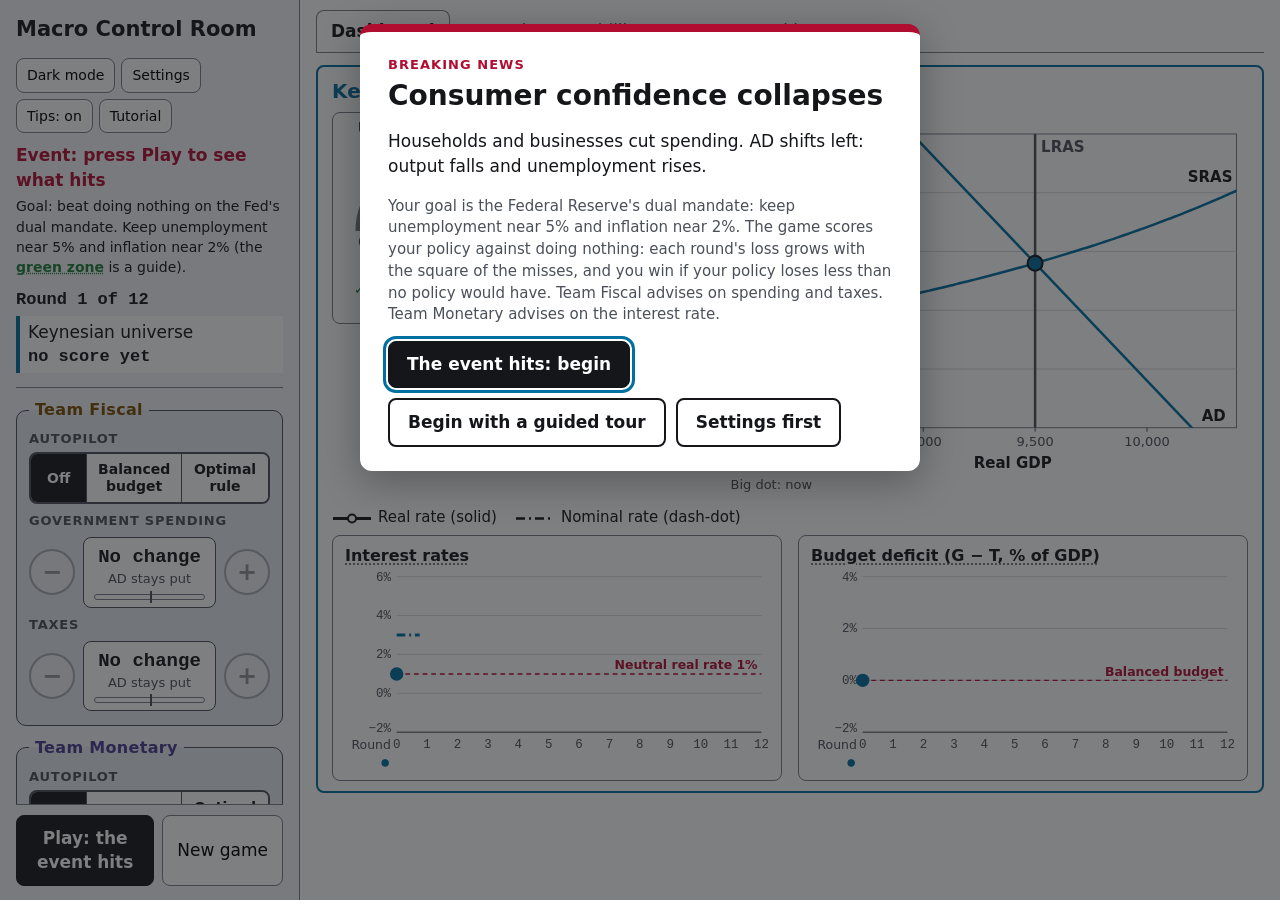
==== commit 4aaa416f: "Dashboard: interest rates and the budget deficit under each universe Two small charts per universe: " ====
--- a/index.html
+++ b/index.html
@@ -57,11 +57,13 @@
               <h2 id="name-a" class="universe-name" data-tip="universeA">Universe A</h2>
               <div id="gauges-a" class="gauges"></div>
               <div id="adas-a" class="adas"></div>
+              <div id="mini-a" class="universe-mini"></div>
             </section>
             <section id="universe-b" class="universe" data-slot="b" aria-labelledby="name-b">
               <h2 id="name-b" class="universe-name" data-tip="universeB">Universe B</h2>
               <div id="gauges-b" class="gauges"></div>
               <div id="adas-b" class="adas"></div>
+              <div id="mini-b" class="universe-mini"></div>
             </section>
           </div>
         </section>
@@ -115,6 +117,7 @@
     <script src="engine.js"></script>
     <script src="scales.js"></script>
     <script src="tips.js"></script>
+    <script src="tuned_costs.js"></script>
     <script src="optimal.js"></script>
     <script src="settings.js"></script>
     <script src="gauges.js"></script>
--- a/app.css
+++ b/app.css
@@ -288,6 +288,7 @@
 @media (min-width: 1001px) {
   .universes.single .universe { display: grid; grid-template-columns: minmax(0, 0.85fr) minmax(0, 1.15fr); gap: 0 var(--gap); align-items: start; }
   .universes.single .universe-name { grid-column: 1 / -1; }
+  .universes.single .universe-mini { grid-column: 1 / -1; }
 }
 .universe[hidden] { display: none !important; }
 
--- a/charts.css
+++ b/charts.css
@@ -15,6 +15,10 @@
 .pu-legend li { display: flex; align-items: center; gap: 6px; }
 .pu-legend .pu-key { display: inline-block; flex: none; width: 34px; height: 14px; }
 .pu-legend .pu-key.pu-key-wide { width: 40px; height: 15px; }
+
+/* Dashboard strip under each universe: interest rates and the budget deficit. */
+.pu-mini { margin-top: 12px; }
+.pu-legend-mini { margin-bottom: 6px; }
 
 .pu-chart-grid {
   display: grid;
@@ -173,3 +177,6 @@
   position: absolute; width: 1px; height: 1px; overflow: hidden;
   clip: rect(0 0 0 0); white-space: nowrap;
 }
+
+/* After the grid rules, so one column wins where the strip is narrow. */
+.pu-mini-grid.is-one { grid-template-columns: minmax(0, 1fr); }
